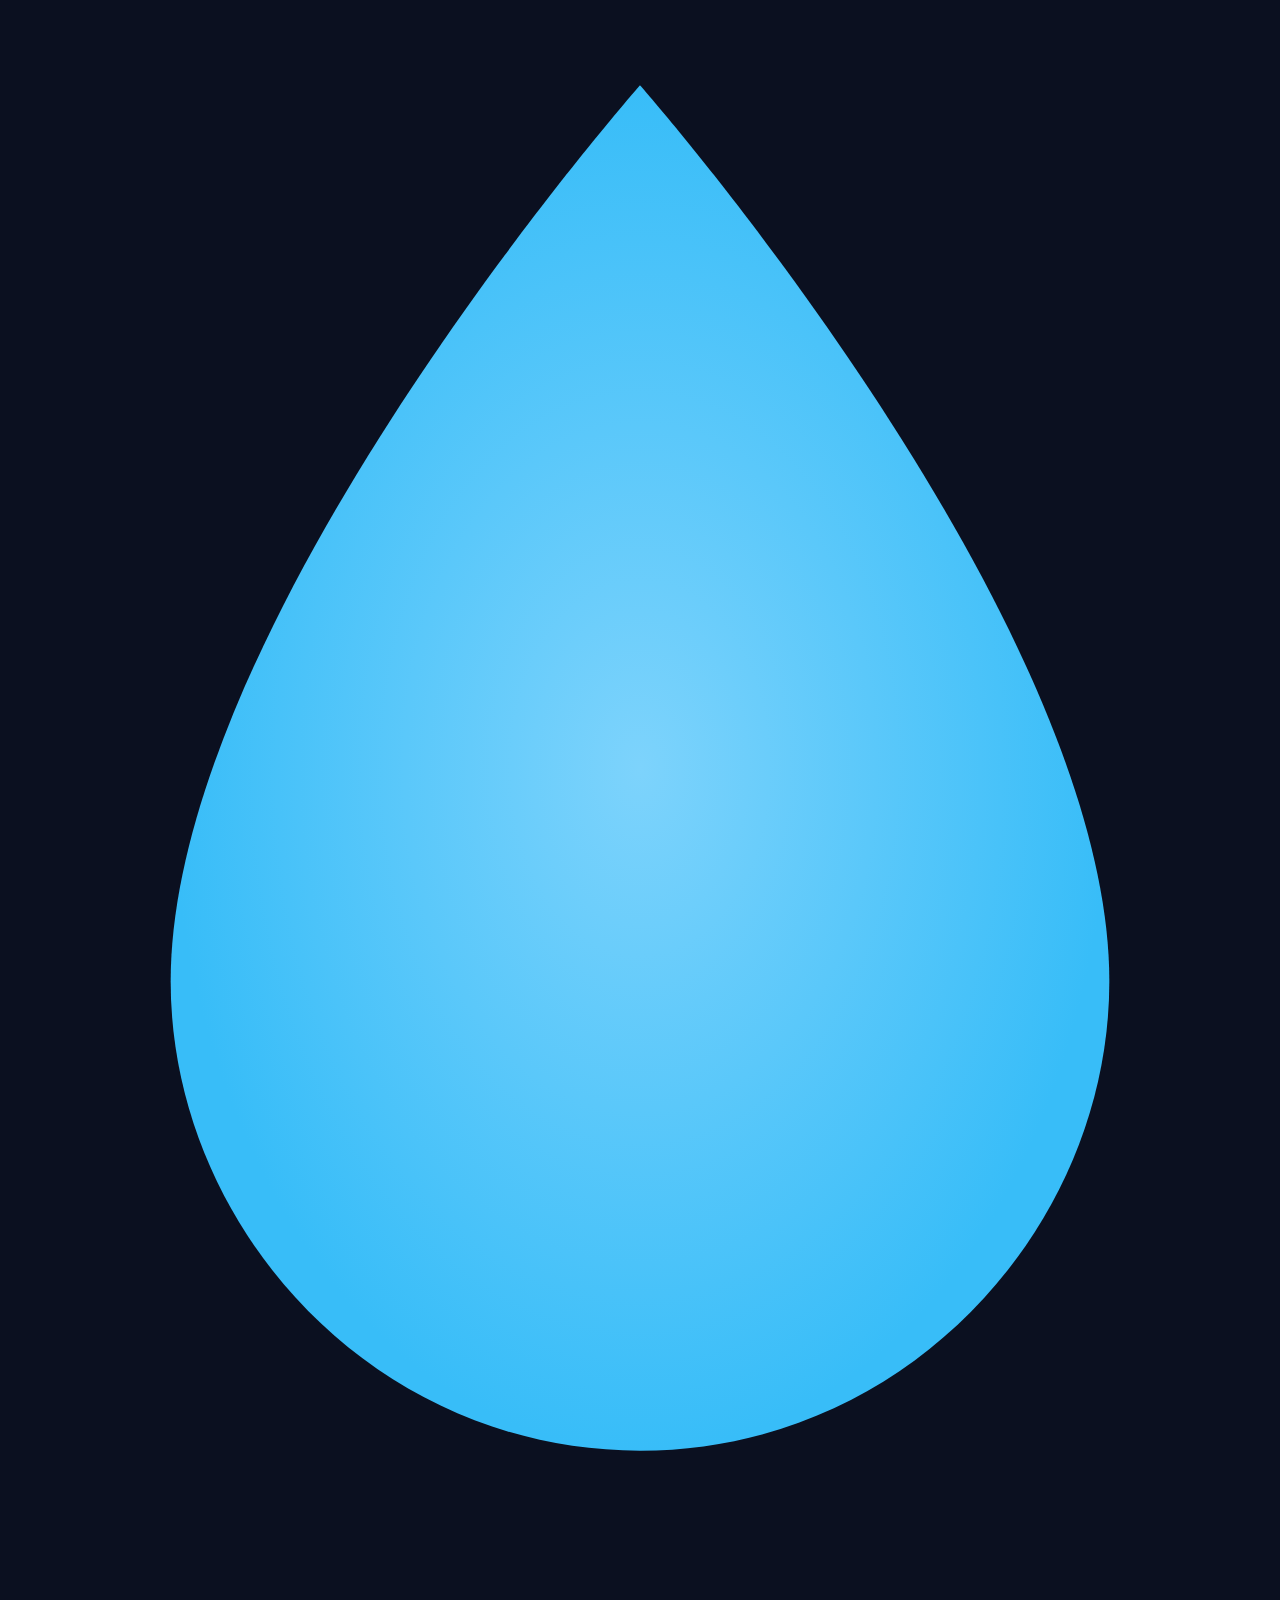
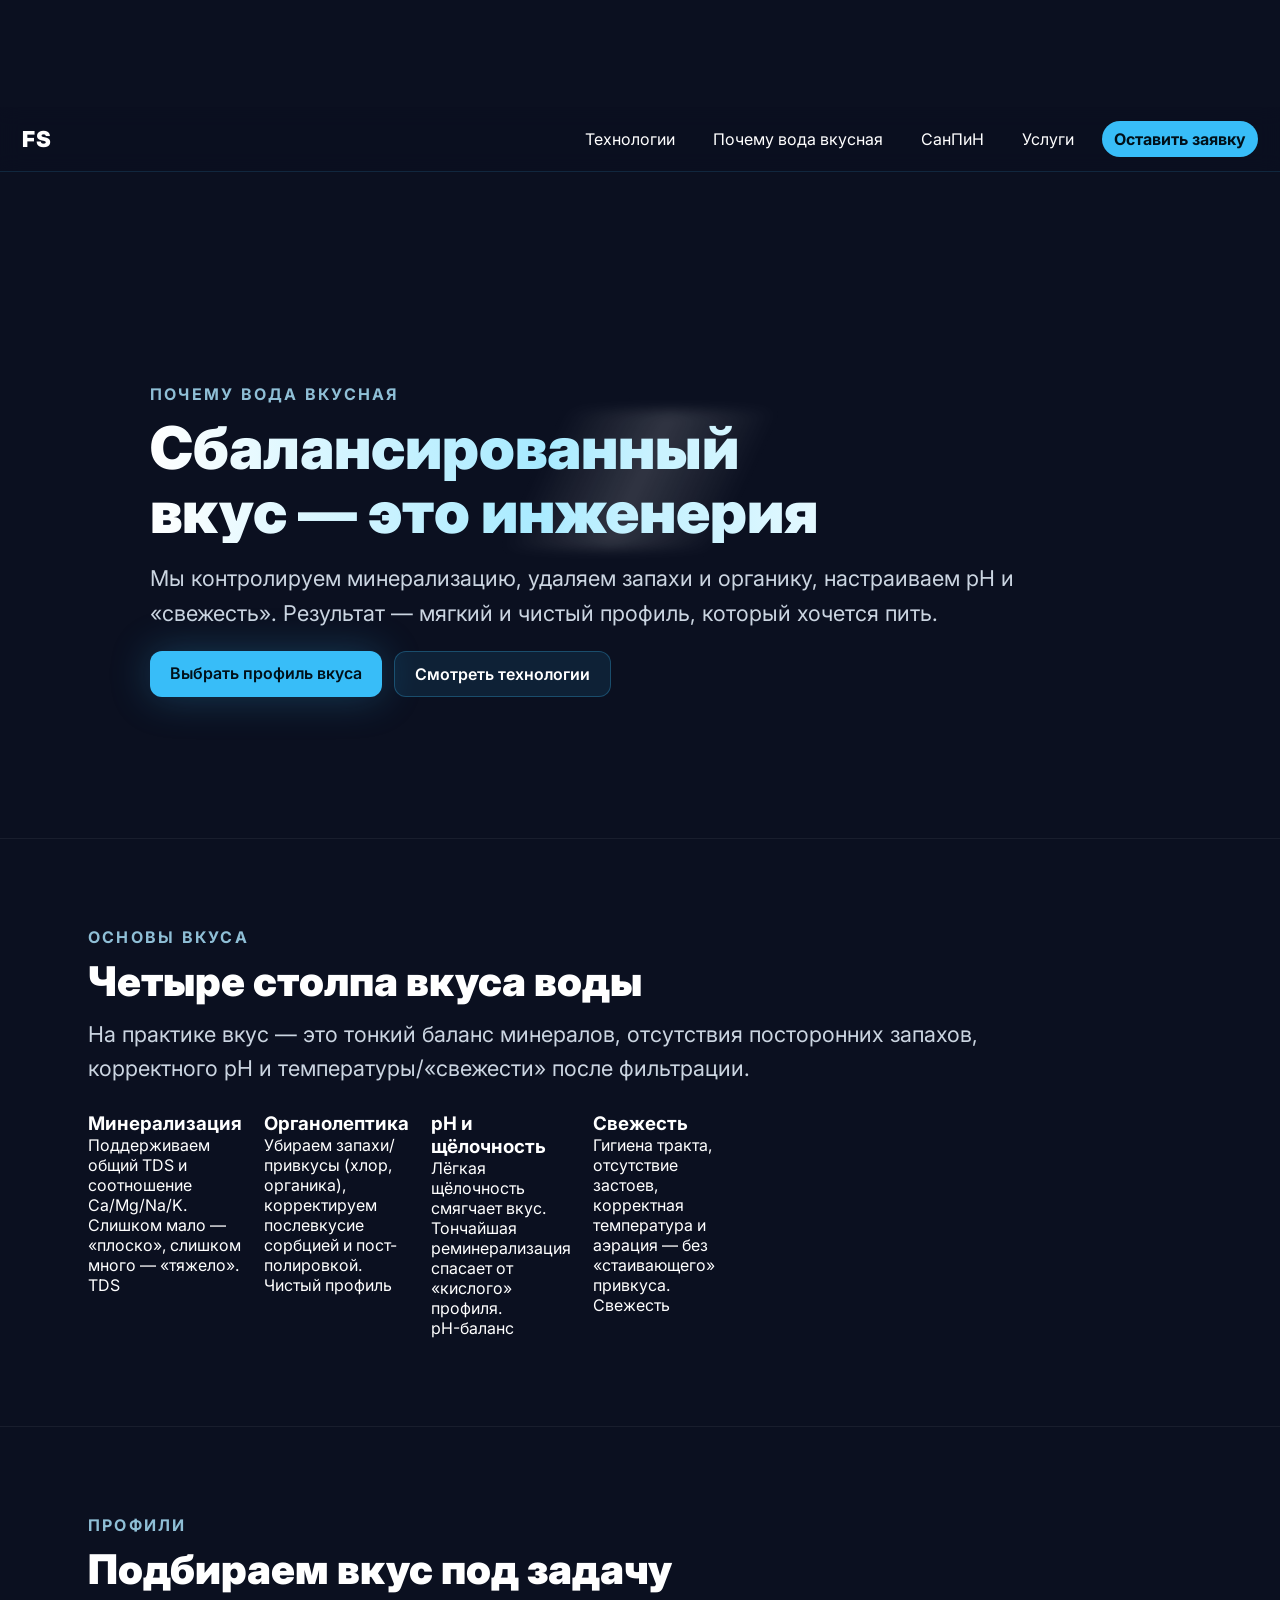
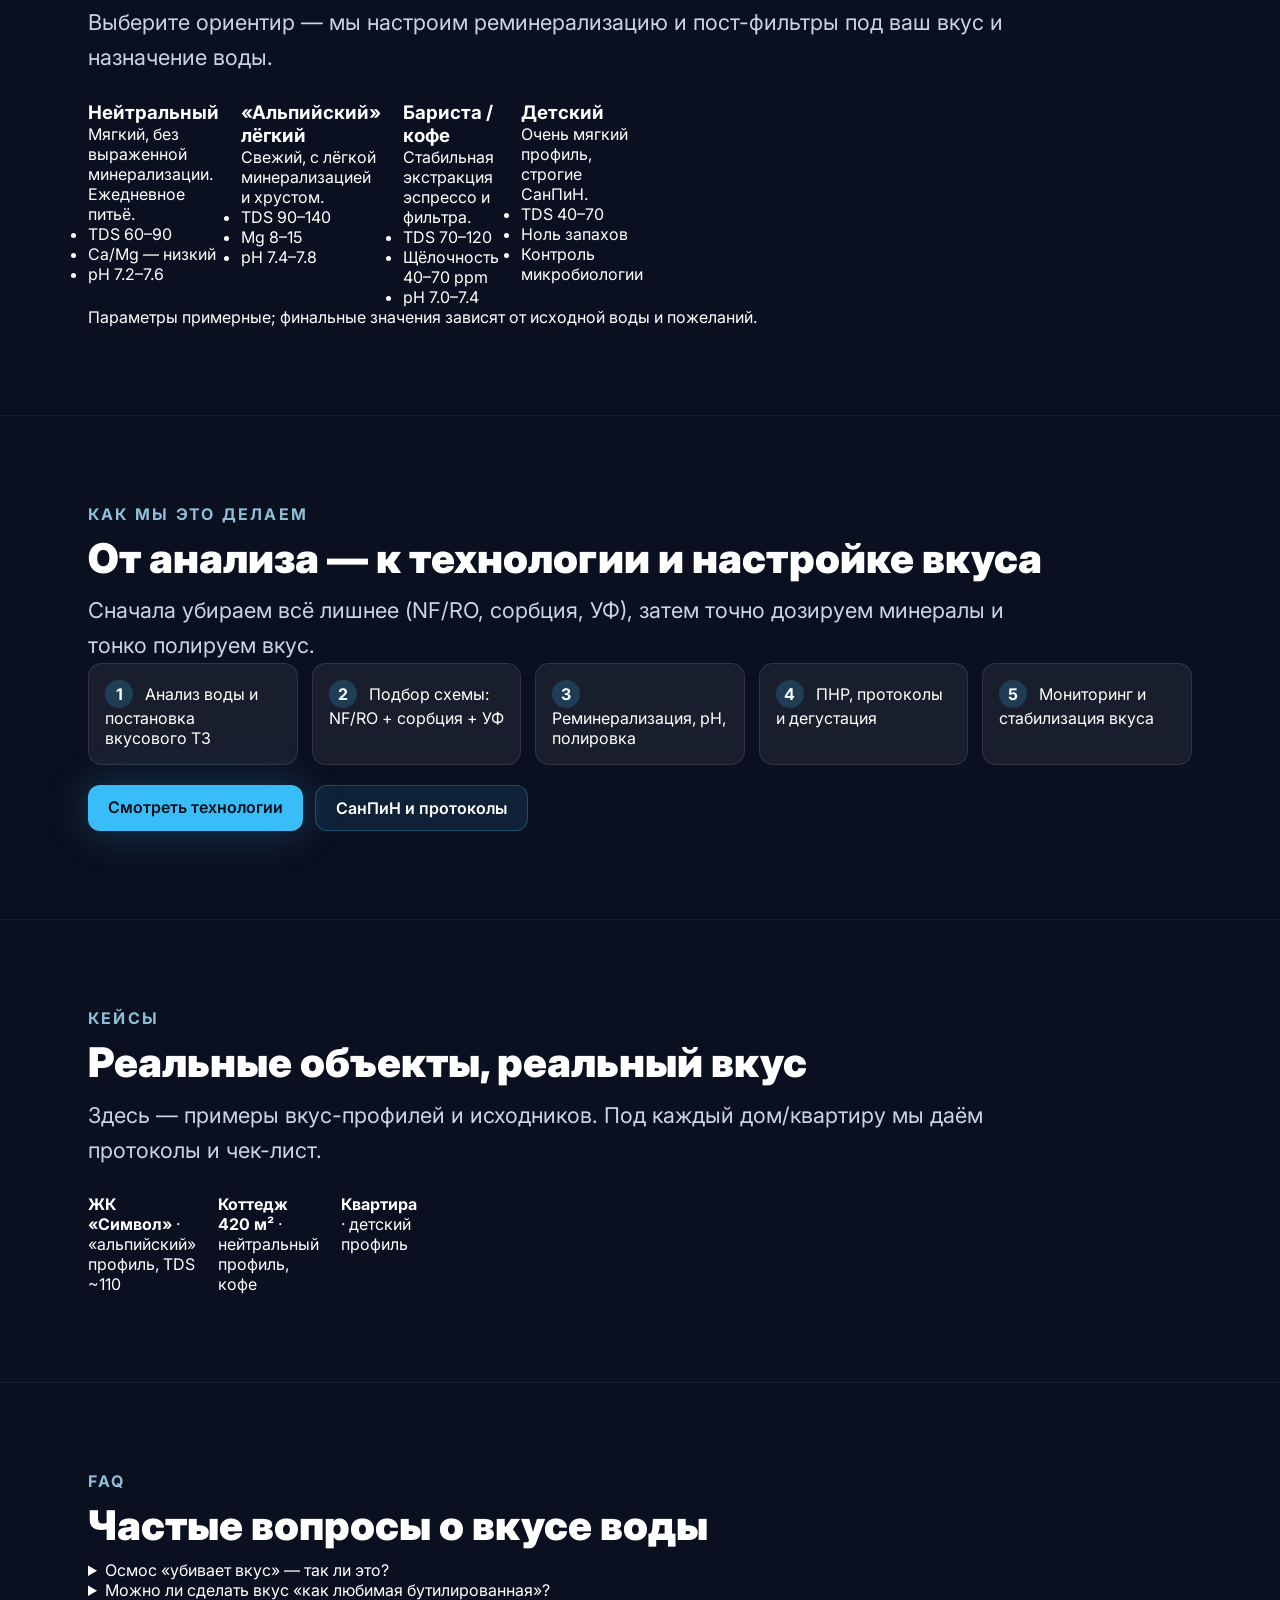
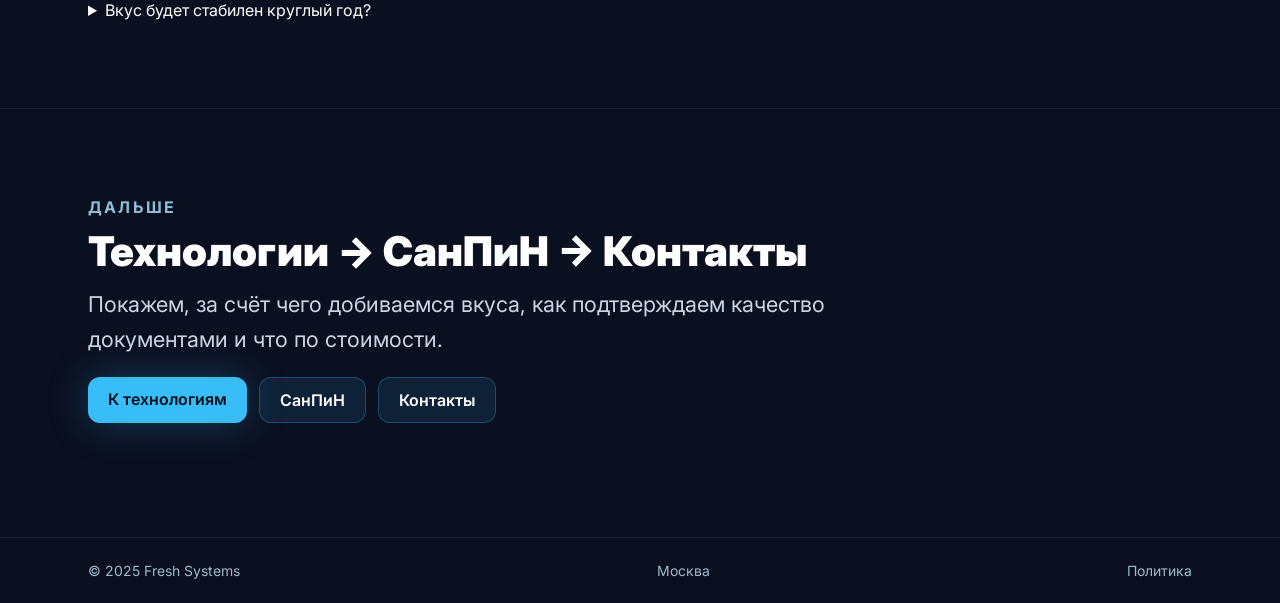
==== taste.html @ 6923b780 "Create taste.html" ====
<!doctype html>
<html lang="ru">
<head>
  <meta charset="utf-8" />
  <meta name="viewport" content="width=device-width, initial-scale=1" />
  <title>Почему вода вкусная — Fresh Systems</title>
  <meta name="description" content="Инженерный подход к вкусу воды: баланс минерализации, удаление запахов и органики, pH и свежесть. Как мы добиваемся стабильного, приятного вкуса воды круглый год." />
  <meta name="color-scheme" content="dark" />
  <link href="https://fonts.googleapis.com/css2?family=Inter:wght@400;600;900&display=swap&subset=cyrillic" rel="stylesheet">
  <!-- Базовые стили сайта -->
  <link rel="stylesheet" href="styles.css" />
  <!-- Локальные стили страницы «Почему вода вкусная» -->
  <link rel="stylesheet" href="page-taste.css" />
  <link rel="icon" href="favicon.svg" type="image/svg+xml" />
</head>
<body class="preloading">

  <!-- Прелоадер: «капля → рябь → проявление» -->
  <div id="preloader" aria-hidden="true">
    <svg class="drop" viewBox="0 0 120 160" aria-hidden="true">
      <defs>
        <radialGradient id="g" cx="50%" cy="50%">
          <stop offset="0%" stop-color="#7dd3fc"/>
          <stop offset="100%" stop-color="#38bdf8"/>
        </radialGradient>
      </defs>
      <path d="M60 8 C60 8, 16 58, 16 92 C16 115, 35 136, 60 136 C85 136, 104 115, 104 92 C104 58, 60 8, 60 8 Z"
            fill="url(#g)"/>
    </svg>
    <div class="ripple ripple-1"></div>
    <div class="ripple ripple-2"></div>
    <div class="ripple ripple-3"></div>
  </div>

  <!-- Шапка -->
  <header class="site-header">
    <a class="brand" href="index.html" aria-label="На главную">FS</a>
    <nav class="top-nav" aria-label="Основное меню">
      <a href="technologies.html">Технологии</a>
      <a class="active" href="taste.html">Почему вода вкусная</a>
      <a href="sanpin.html">СанПиН</a>
      <a href="services.html">Услуги</a>
      <a href="contacts.html" class="pill">Оставить заявку</a>
    </nav>
    <button class="menu-toggle" id="menuBtn" aria-label="Меню" aria-expanded="false"><span></span></button>
  </header>

  <!-- Моб. меню -->
  <nav class="mobile-drawer" id="drawer" hidden aria-label="Мобильное меню">
    <a href="technologies.html">Технологии</a>
    <a class="active" href="taste.html">Почему вода вкусная</a>
    <a href="sanpin.html">СанПиН</a>
    <a href="services.html">Услуги</a>
    <a href="contacts.html" class="btn primary w-full mt-2">Оставить заявку</a>
  </nav>

  <!-- HERO -->
  <section class="section hero hero-taste">
    <div class="container">
      <div class="hgroup fadein" data-parallax data-speed="0.18">
        <div class="kicker">Почему вода вкусная</div>
        <h1 class="h1">Сбалансированный вкус — это инженерия</h1>
        <p class="sub">Мы контролируем минерализацию, удаляем запахи и органику, настраиваем pH и «свежесть». Результат — мягкий и чистый профиль, который хочется пить.</p>
        <div class="actions">
          <a href="#profiles" class="btn primary">Выбрать профиль вкуса</a>
          <a href="technologies.html" class="btn ghost">Смотреть технологии</a>
        </div>
      </div>
    </div>
  </section>

  <!-- Что формирует вкус -->
  <section class="section">
    <div class="container">
      <div class="hgroup fadein">
        <div class="kicker">ОСНОВЫ ВКУСА</div>
        <h2 class="h2">Четыре столпа вкуса воды</h2>
        <p class="sub">На практике вкус — это тонкий баланс минералов, отсутствия посторонних запахов, корректного pH и температуры/«свежести» после фильтрации.</p>
      </div>

      <div class="row mt-3">
        <div class="taste-card fadein">
          <div class="taste-ill" style="--img:url('images/taste/mineral.jpg')"></div>
          <h3>Минерализация</h3>
          <p>Поддерживаем общий TDS и соотношение Ca/Mg/Na/K. Слишком мало — «плоско», слишком много — «тяжело».</p>
          <div class="meter">
            <div class="bar" style="--val:62%"><span>TDS</span></div>
          </div>
        </div>

        <div class="taste-card fadein">
          <div class="taste-ill" style="--img:url('images/taste/odor.jpg')"></div>
          <h3>Органолептика</h3>
          <p>Убираем запахи/привкусы (хлор, органика), корректируем послевкусие сорбцией и пост-полировкой.</p>
          <div class="meter">
            <div class="bar ok" style="--val:90%"><span>Чистый профиль</span></div>
          </div>
        </div>

        <div class="taste-card fadein">
          <div class="taste-ill" style="--img:url('images/taste/ph.jpg')"></div>
          <h3>pH и щёлочность</h3>
          <p>Лёгкая щёлочность смягчает вкус. Тончайшая реминерализация спасает от «кислого» профиля.</p>
          <div class="meter">
            <div class="bar" style="--val:55%"><span>pH-баланс</span></div>
          </div>
        </div>

        <div class="taste-card fadein">
          <div class="taste-ill" style="--img:url('images/taste/fresh.jpg')"></div>
          <h3>Свежесть</h3>
          <p>Гигиена тракта, отсутствие застоев, корректная температура и аэрация — без «стаивающего» привкуса.</p>
          <div class="meter">
            <div class="bar ok" style="--val:88%"><span>Свежесть</span></div>
          </div>
        </div>
      </div>
    </div>
  </section>

  <!-- Профили вкуса -->
  <section id="profiles" class="section">
    <div class="container">
      <div class="hgroup fadein">
        <div class="kicker">ПРОФИЛИ</div>
        <h2 class="h2">Подбираем вкус под задачу</h2>
        <p class="sub">Выберите ориентир — мы настроим реминерализацию и пост-фильтры под ваш вкус и назначение воды.</p>
      </div>

      <div class="row mt-3">
        <div class="profile-card fadein">
          <h3>Нейтральный</h3>
          <p>Мягкий, без выраженной минерализации. Ежедневное питьё.</p>
          <ul class="tags"><li>TDS 60–90</li><li>Ca/Mg — низкий</li><li>pH 7.2–7.6</li></ul>
        </div>
        <div class="profile-card fadein">
          <h3>«Альпийский» лёгкий</h3>
          <p>Свежий, с лёгкой минерализацией и хрустом.</p>
          <ul class="tags"><li>TDS 90–140</li><li>Mg 8–15</li><li>pH 7.4–7.8</li></ul>
        </div>
        <div class="profile-card fadein">
          <h3>Бариста / кофе</h3>
          <p>Стабильная экстракция эспрессо и фильтра.</p>
          <ul class="tags"><li>TDS 70–120</li><li>Щёлочность 40–70 ppm</li><li>pH 7.0–7.4</li></ul>
        </div>
        <div class="profile-card fadein">
          <h3>Детский</h3>
          <p>Очень мягкий профиль, строгие СанПиН.</p>
          <ul class="tags"><li>TDS 40–70</li><li>Ноль запахов</li><li>Контроль микробиологии</li></ul>
        </div>
      </div>

      <div class="note fadein">Параметры примерные; финальные значения зависят от исходной воды и пожеланий.</div>
    </div>
  </section>

  <!-- Как достигаем вкуса → переход на Технологии -->
  <section class="section">
    <div class="container">
      <div class="hgroup fadein">
        <div class="kicker">КАК МЫ ЭТО ДЕЛАЕМ</div>
        <h2 class="h2">От анализа — к технологии и настройке вкуса</h2>
        <p class="sub">Сначала убираем всё лишнее (NF/RO, сорбция, УФ), затем точно дозируем минералы и тонко полируем вкус.</p>
      </div>

      <ol class="steps fadein">
        <li><span>1</span> Анализ воды и постановка вкусового ТЗ</li>
        <li><span>2</span> Подбор схемы: NF/RO + сорбция + УФ</li>
        <li><span>3</span> Реминерализация, pH, полировка</li>
        <li><span>4</span> ПНР, протоколы и дегустация</li>
        <li><span>5</span> Мониторинг и стабилизация вкуса</li>
      </ol>

      <div class="actions fadein">
        <a class="btn primary" href="technologies.html">Смотреть технологии</a>
        <a class="btn ghost" href="sanpin.html">СанПиН и протоколы</a>
      </div>
    </div>
  </section>

  <!-- Кейсы (мини-галерея) -->
  <section class="section">
    <div class="container">
      <div class="hgroup fadein">
        <div class="kicker">КЕЙСЫ</div>
        <h2 class="h2">Реальные объекты, реальный вкус</h2>
        <p class="sub">Здесь — примеры вкус-профилей и исходников. Под каждый дом/квартиру мы даём протоколы и чек-лист.</p>
      </div>

      <div class="cases row mt-3">
        <a class="case fadein" href="images/cases/case-01.jpg" target="_blank">
          <div class="ph" style="--img:url('images/cases/case-01.jpg')"></div>
          <div class="cap"><strong>ЖК «Символ»</strong> · «альпийский» профиль, TDS ~110</div>
        </a>
        <a class="case fadein" href="images/cases/case-02.jpg" target="_blank">
          <div class="ph" style="--img:url('images/cases/case-02.jpg')"></div>
          <div class="cap"><strong>Коттедж 420 м²</strong> · нейтральный профиль, кофе</div>
        </a>
        <a class="case fadein" href="images/cases/case-03.jpg" target="_blank">
          <div class="ph" style="--img:url('images/cases/case-03.jpg')"></div>
          <div class="cap"><strong>Квартира</strong> · детский профиль</div>
        </a>
      </div>
    </div>
  </section>

  <!-- FAQ -->
  <section class="section">
    <div class="container">
      <div class="hgroup fadein">
        <div class="kicker">FAQ</div>
        <h2 class="h2">Частые вопросы о вкусе воды</h2>
      </div>

      <div class="faq fadein" role="tablist">
        <details>
          <summary>Осмос «убивает вкус» — так ли это?</summary>
          <p>Нет, вкус «теряется» только без реминерализации. Мы возвращаем нужные соли в нужной дозе и получаем мягкий, «живой» профиль.</p>
        </details>
        <details>
          <summary>Можно ли сделать вкус «как любимая бутилированная»?</summary>
          <p>Да, подберём параметры близкие к референсу по TDS, щёлочности и катионному составу. Сделаем тест на пробнике.</p>
        </details>
        <details>
          <summary>Вкус будет стабилен круглый год?</summary>
          <p>Да. Ставим мониторинг потока/давления/ресурса, регламент сервиса и контрольные пробы — вкусовой профиль не «плавает».</p>
        </details>
      </div>
    </div>
  </section>

  <!-- Финальный CTA: к СанПиН и Контактам -->
  <section class="section cta">
    <div class="container">
      <div class="hgroup fadein">
        <div class="kicker">ДАЛЬШЕ</div>
        <h2 class="h2">Технологии → СанПиН → Контакты</h2>
        <p class="sub">Покажем, за счёт чего добиваемся вкуса, как подтверждаем качество документами и что по стоимости.</p>
        <div class="actions">
          <a href="technologies.html" class="btn primary">К технологиям</a>
          <a href="sanpin.html" class="btn ghost">СанПиН</a>
          <a href="contacts.html" class="btn ghost">Контакты</a>
        </div>
      </div>
    </div>
  </section>

  <!-- Футер -->
  <footer class="site-footer">
    <div class="footer-inner">
      <div class="minor">© 2025 Fresh Systems</div>
      <div class="minor">Москва</div>
      <a class="minor" href="privacy.html">Политика</a>
    </div>
  </footer>

  <!-- Базовый JS (моб. меню, анимации из главной) -->
  <script>
    // Моб. меню
    (function(){
      const btn = document.getElementById('menuBtn');
      const drawer = document.getElementById('drawer');
      if(!btn||!drawer) return;
      const toggle = (open)=> {
        if(open===undefined) open = !drawer.classList.contains('open');
        drawer.classList.toggle('open', open);
        drawer.hidden = !open;
        btn.setAttribute('aria-expanded', String(open));
        document.body.classList.toggle('mobile-menu-open', open);
      };
      btn.addEventListener('click', (e)=>{e.preventDefault();toggle();});
      document.addEventListener('click', (e)=>{
        if(!drawer.classList.contains('open')) return;
        if(!drawer.contains(e.target) && !btn.contains(e.target)) toggle(false);
      });
    })();

    // Плавные появления
    (function(){
      const els = document.querySelectorAll('.fadein');
      const io = new IntersectionObserver((entries)=>{
        entries.forEach(e=>{
          if(e.isIntersecting) e.target.classList.add('show');
        });
      },{threshold:.18});
      els.forEach(el=>io.observe(el));
    })();

    // Параллакс
    (function(){
      if(matchMedia('(prefers-reduced-motion: reduce)').matches) return;
      const els=[...document.querySelectorAll('[data-parallax]')];
      if(!els.length) return; let H=innerHeight, ticking=false;
      const clamp=(v,min,max)=>Math.min(max,Math.max(min,v));
      const apply=()=>{
        els.forEach(el=>{
          const s=parseFloat(el.dataset.speed||'0.15');
          const r=el.getBoundingClientRect();
          const c=r.top+r.height/2-H/2;
          el.style.transform=`translate3d(0, ${clamp(c*s,-36,36)}px, 0)`;
        }); ticking=false;
      };
      addEventListener('scroll', ()=>{ if(!ticking){ ticking=true; requestAnimationFrame(apply);} }, {passive:true});
      addEventListener('resize', ()=>{H=innerHeight; apply();}, {passive:true});
      apply();
    })();
  </script>

  <!-- Прелоадер (капля/рябь) -->
  <script src="preloader.js"></script>
</body>
</html>
---- styles.css ----
:root{
  --bg:#0b1020; --fg:#ffffff; --muted:#cbd5e1;
  --line:#1c253a; --accent:#38bdf8; --accent-2:#7dd3fc;
  --radius:16px; --shadow:0 10px 30px rgba(0,0,0,.25);
  --glow: 0 0 40px rgba(56,189,248,.25);
  --reveal-distance:44px; --reveal-duration:950ms;
  color-scheme:dark;
}
*{box-sizing:border-box;margin:0;padding:0}
html,body{height:100%}
img,svg,video{display:block;max-width:100%}
button{font:inherit}
a{color:inherit;text-decoration:none}
a:hover{opacity:.95}
body{
  color:var(--fg);
  font-family:Inter,-apple-system,Segoe UI,Roboto,Arial,system-ui;
  background:var(--bg);
  overflow-x:hidden;
}

/* ===== Фон ===== */
.bg-video{
  position:fixed; inset:0; width:100%; height:100%;
  object-fit:cover; object-position:center;
  z-index:-3;
  filter:brightness(.55) contrast(1.08) saturate(1.12);
  animation:slowmove 60s linear infinite alternate;
}
@keyframes slowmove{
  0%{transform:scale(1)}
  50%{transform:scale(1.04) translateY(-1%)}
  100%{transform:scale(1) translateY(1%)}
}
.overlay{
  position:fixed; inset:0; z-index:-2;
  background:
    linear-gradient(180deg,
      rgba(7,11,22,.70) 0%,
      rgba(7,11,22,.64) 22%,
      rgba(7,11,22,.60) 50%,
      rgba(7,11,22,.58) 100%),
    radial-gradient(1200px 800px at 30% 10%, rgba(255,255,255,.04), transparent 60%),
    radial-gradient(900px 600px  at 80% 20%, rgba(255,255,255,.03), transparent 55%);
}
.overlay::after{
  content:""; position:absolute; inset:0; pointer-events:none;
  background:repeating-linear-gradient(0deg, rgba(255,255,255,.006) 0 2px, transparent 2px 4px);
  mix-blend-mode:overlay; opacity:.12;
}

/* ===== Шапка ===== */
.site-header{
  position:sticky; top:0; z-index:20;
  display:flex; align-items:center; justify-content:space-between;
  padding:14px 22px;
  background:rgba(11,16,32,.55); backdrop-filter:blur(10px);
  border-bottom:1px solid rgba(56,189,248,.14);
}
.brand{font-weight:900;font-size:22px;letter-spacing:.06em}
.top-nav{display:flex;gap:18px;flex-wrap:wrap;align-items:center}
.top-nav a{padding:8px 10px;border-radius:10px}
.top-nav a:hover{background:rgba(56,189,248,.10)}
.top-nav .pill{background:var(--accent); color:#001019; font-weight:700; padding:8px 12px; border-radius:999px}
.menu-toggle{
  display:none; width:40px;height:40px;border-radius:10px;
  border:1px solid rgba(255,255,255,.16);
  background:rgba(255,255,255,.06);
  align-items:center;justify-content:center;gap:0;cursor:pointer;
}
.menu-toggle span, .menu-toggle::before, .menu-toggle::after{
  content:""; display:block; width:20px; height:2px; background:#fff; border-radius:2px;
}
.menu-toggle::before{transform:translateY(-6px)}
.menu-toggle::after{transform:translateY(6px)}
.mobile-drawer[hidden]{display:none !important;}
.mobile-drawer{
  position:fixed; left:16px; right:16px; top:64px;
  background:rgba(11,16,32,.95);
  border:1px solid rgba(255,255,255,.12);
  border-radius:14px; padding:14px;
  display:none; z-index:1000; backdrop-filter:blur(8px);
}
.mobile-drawer.open{display:block}
.mobile-drawer a{display:block;padding:10px 12px;border-radius:10px}
.mobile-drawer a:hover{background:rgba(56,189,248,.12)}

/* ===== Секции / типографика ===== */
.container{max-width:1160px;margin:0 auto;padding:0 28px}
.section{padding:88px 0;border-top:1px solid rgba(255,255,255,.06)}
.section:first-of-type{border-top:none}
.hgroup{max-width:980px}
.kicker{color:#8fbfd6;text-transform:uppercase;letter-spacing:.14em;font-weight:700;margin-bottom:12px}
.h1{
  font-size:clamp(36px,4.6vw,66px);
  font-weight:900; line-height:1.08; margin-bottom:18px;
  background:linear-gradient(90deg,#fff,#a6eaff 40%,#fff 80%);
  -webkit-background-clip:text; background-clip:text; color:transparent; position:relative;
  text-wrap:balance;
}
.h1::after{
  content:""; position:absolute; inset:-6px -8px;
  background:linear-gradient(115deg,transparent 40%,rgba(255,255,255,.22) 50%,transparent 60%);
  mix-blend-mode:screen; filter:blur(6px); opacity:.7; animation:shine 7s ease-in-out infinite;
}
@keyframes shine{0%{transform:translateX(-30%)}50%{transform:translateX(30%)}100%{transform:translateX(-30%)}}
.h2{font-size:clamp(24px,3.2vw,44px);font-weight:900;line-height:1.12;margin-bottom:12px;text-wrap:balance}
.sub{color:var(--muted);font-size:clamp(16px,1.7vw,22px);line-height:1.6;max-width:980px}
.actions{display:flex;gap:12px;flex-wrap:wrap;margin-top:20px}
.btn{padding:12px 20px;border-radius:12px;border:1px solid var(--line);font-weight:600;transition:.25s background,.25s transform,.25s opacity}
.btn.primary{background:var(--accent);color:#001019;border:none;box-shadow:var(--glow)}
.btn.primary:hover{transform:translateY(-2px);background:#56d3ff}
.btn.ghost{background:rgba(56,189,248,.10);border-color:rgba(56,189,248,.28)}
.btn.w-full{display:block;width:100%}
.mt-2{margin-top:8px}.mt-3{margin-top:18px}

/* Сетка */
.row{display:grid;grid-template-columns:repeat(12,1fr);gap:22px;margin-top:26px}
.col-6{grid-column:span 6}
.glass{
  background:rgba(255,255,255,.06); border:1px solid rgba(255,255,255,.08);
  border-radius:var(--radius); padding:18px; backdrop-filter:blur(8px); box-shadow:var(--shadow)
}
.glass h3{font-size:22px;margin-bottom:6px}
.glass p{color:#dbe9f6}

/* HERO */
.hero{min-height:74vh;display:flex;align-items:center}
.mob-br{display:none}

/* Карточки решений */
.card-cta{
  grid-column:span 4; display:flex; flex-direction:column; border-radius:20px; overflow:hidden;
  background:rgba(255,255,255,.04); border:1px solid rgba(255,255,255,.08); box-shadow:var(--shadow);
  transition:transform .35s cubic-bezier(.16,1,.3,1), border-color .25s, background .25s;
}
.card-cta:hover{transform:translateY(-4px); border-color:rgba(56,189,248,.35); background:rgba(255,255,255,.06)}
.card-ill{height:180px; background:linear-gradient(0deg, rgba(7,11,22,.3), rgba(7,11,22,.3)), var(--img) center/cover no-repeat}
.card-body{padding:16px}
.card-body h3{font-size:20px; margin-bottom:6px}
.card-body p{color:#dbe9f6}
.arrow{display:inline-flex; align-items:center; gap:8px; margin-top:10px; color:#bfefff}
.arrow::after{content:"→"; transition:transform .25s}
.card-cta:hover .arrow::after{transform:translateX(4px)}

/* Статистика */
.stats{display:flex; gap:20px; flex-wrap:wrap; margin-top:22px}
.stat{padding:12px 14px; border:1px solid rgba(255,255,255,.1); border-radius:14px; background:rgba(255,255,255,.04)}
.stat .num{display:block; font-weight:900; font-size:22px}
.stat .cap{display:block; color:#b9d7e6; font-size:13px; margin-top:2px}

/* Логотипы */
.logos{display:flex; gap:20px; flex-wrap:wrap; margin-top:18px}
.logo{padding:10px 14px; border-radius:12px; border:1px dashed rgba(255,255,255,.16); color:#a7cde0}

/* Шаги */
.steps{display:grid; grid-template-columns:repeat(5,1fr); gap:14px; counter-reset:st}
.steps li{list-style:none; padding:16px; border-radius:14px; background:rgba(255,255,255,.06); border:1px solid rgba(255,255,255,.1)}
.steps li span{display:inline-flex; width:28px; height:28px; align-items:center; justify-content:center; border-radius:999px; background:rgba(56,189,248,.2); margin-right:8px; font-weight:700}

/* CTA */
.cta .hgroup{max-width:800px}

/* Футер */
.site-footer{padding:24px 0; border-top:1px solid rgba(255,255,255,.08); margin-top:26px}
.footer-inner{display:flex; align-items:center; gap:14px; justify-content:space-between; max-width:1160px; margin:0 auto; padding:0 28px}
.minor{color:#9fb9c9; font-size:14px}

/* Плавные появления */
.fadein{opacity:0;transform:translateY(var(--reveal-distance));transition:opacity var(--reveal-duration) cubic-bezier(.16,1,.3,1),transform var(--reveal-duration) cubic-bezier(.16,1,.3,1)}
.fadein.show{opacity:1;transform:none}

/* ===== Responsive ===== */
@media (max-width:1180px){
  .container{max-width:100%;padding:0 22px}
}
@media (max-width:1024px){
  .row{grid-template-columns:repeat(6,1fr)}
  .card-cta{grid-column:span 6}
  .col-6{grid-column:span 6}
  .steps{grid-template-columns:repeat(2,1fr)}
}
@media (max-width:768px){
  .top-nav{display:none}
  .menu-toggle{display:flex}
  body.mobile-menu-open{overflow:hidden}

  body.mobile-bg{
    background:
      image-set(
        url('images/hero-water-mobile.jpg') type("image/jpeg"),
        url('images/hero-water.jpg') type("image/jpeg")
      )
      center top / cover no-repeat fixed;
  }
  body.mobile-bg .bg-video{display:none}
  .hero{min-height:64vh}
  .mob-br{display:inline}
  :root{--reveal-distance:34px;--reveal-duration:1100ms}
}

/* A11y: меньше движения */
@media (prefers-reduced-motion:reduce){
  .bg-video{animation:none}
  .h1::after{animation:none}
  .fadein{transition:none}
}
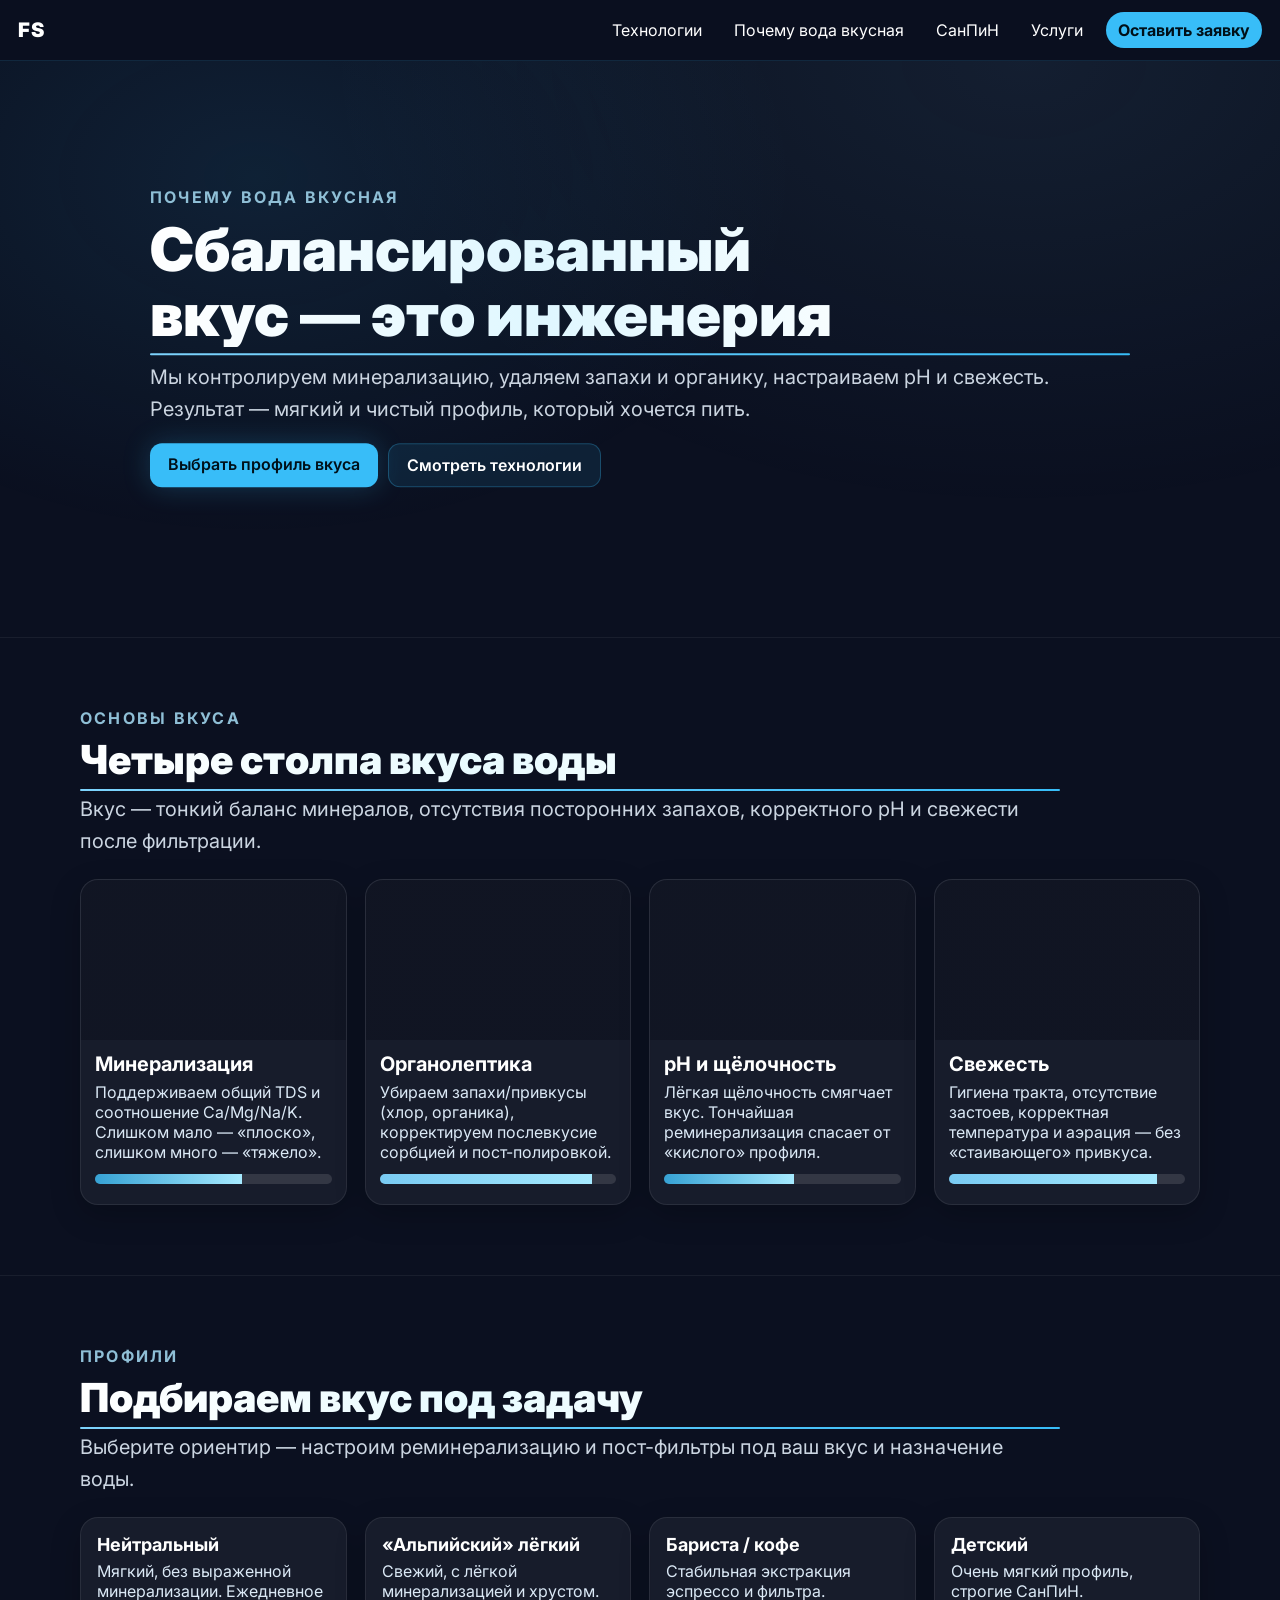
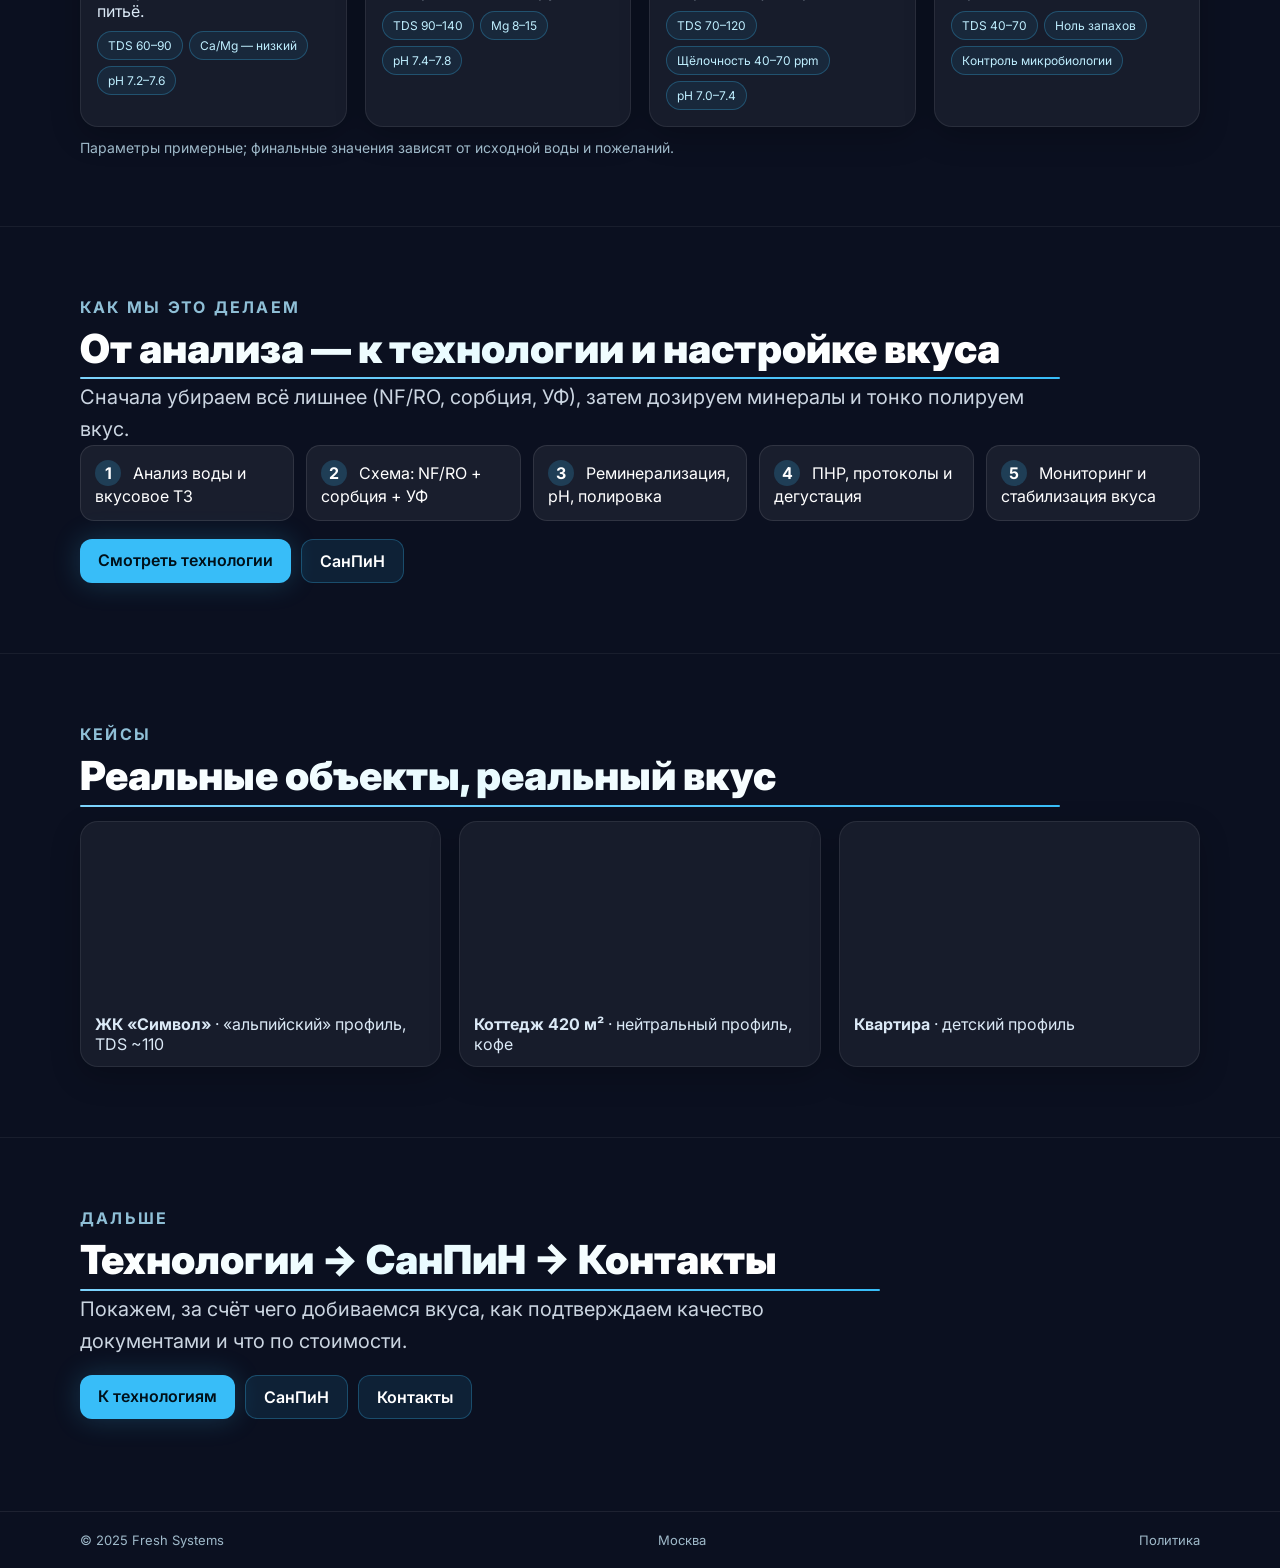
==== commit 2f031321: "Update taste.html" ====
--- a/taste.html
+++ b/taste.html
@@ -4,32 +4,20 @@
   <meta charset="utf-8" />
   <meta name="viewport" content="width=device-width, initial-scale=1" />
   <title>Почему вода вкусная — Fresh Systems</title>
-  <meta name="description" content="Инженерный подход к вкусу воды: баланс минерализации, удаление запахов и органики, pH и свежесть. Как мы добиваемся стабильного, приятного вкуса воды круглый год." />
+  <meta name="description" content="Инженерный подход к вкусу воды: баланс минерализации, удаление запахов и органики, pH и свежесть. Как мы добиваемся стабильного, приятного вкуса." />
   <meta name="color-scheme" content="dark" />
   <link href="https://fonts.googleapis.com/css2?family=Inter:wght@400;600;900&display=swap&subset=cyrillic" rel="stylesheet">
-  <!-- Базовые стили сайта -->
   <link rel="stylesheet" href="styles.css" />
-  <!-- Локальные стили страницы «Почему вода вкусная» -->
+  <link rel="stylesheet" href="preloader.css" />
   <link rel="stylesheet" href="page-taste.css" />
   <link rel="icon" href="favicon.svg" type="image/svg+xml" />
 </head>
 <body class="preloading">
 
-  <!-- Прелоадер: «капля → рябь → проявление» -->
+  <!-- Прелоадер -->
   <div id="preloader" aria-hidden="true">
-    <svg class="drop" viewBox="0 0 120 160" aria-hidden="true">
-      <defs>
-        <radialGradient id="g" cx="50%" cy="50%">
-          <stop offset="0%" stop-color="#7dd3fc"/>
-          <stop offset="100%" stop-color="#38bdf8"/>
-        </radialGradient>
-      </defs>
-      <path d="M60 8 C60 8, 16 58, 16 92 C16 115, 35 136, 60 136 C85 136, 104 115, 104 92 C104 58, 60 8, 60 8 Z"
-            fill="url(#g)"/>
-    </svg>
-    <div class="ripple ripple-1"></div>
-    <div class="ripple ripple-2"></div>
-    <div class="ripple ripple-3"></div>
+    <div class="loader-orb"></div>
+    <div class="ripples"><span></span><span></span></div>
   </div>
 
   <!-- Шапка -->
@@ -60,7 +48,7 @@
       <div class="hgroup fadein" data-parallax data-speed="0.18">
         <div class="kicker">Почему вода вкусная</div>
         <h1 class="h1">Сбалансированный вкус — это инженерия</h1>
-        <p class="sub">Мы контролируем минерализацию, удаляем запахи и органику, настраиваем pH и «свежесть». Результат — мягкий и чистый профиль, который хочется пить.</p>
+        <p class="sub">Мы контролируем минерализацию, удаляем запахи и органику, настраиваем pH и свежесть. Результат — мягкий и чистый профиль, который хочется пить.</p>
         <div class="actions">
           <a href="#profiles" class="btn primary">Выбрать профиль вкуса</a>
           <a href="technologies.html" class="btn ghost">Смотреть технологии</a>
@@ -69,13 +57,13 @@
     </div>
   </section>
 
-  <!-- Что формирует вкус -->
+  <!-- Четыре столпа вкуса -->
   <section class="section">
     <div class="container">
       <div class="hgroup fadein">
         <div class="kicker">ОСНОВЫ ВКУСА</div>
         <h2 class="h2">Четыре столпа вкуса воды</h2>
-        <p class="sub">На практике вкус — это тонкий баланс минералов, отсутствия посторонних запахов, корректного pH и температуры/«свежести» после фильтрации.</p>
+        <p class="sub">Вкус — тонкий баланс минералов, отсутствия посторонних запахов, корректного pH и свежести после фильтрации.</p>
       </div>
 
       <div class="row mt-3">
@@ -83,36 +71,28 @@
           <div class="taste-ill" style="--img:url('images/taste/mineral.jpg')"></div>
           <h3>Минерализация</h3>
           <p>Поддерживаем общий TDS и соотношение Ca/Mg/Na/K. Слишком мало — «плоско», слишком много — «тяжело».</p>
-          <div class="meter">
-            <div class="bar" style="--val:62%"><span>TDS</span></div>
-          </div>
+          <div class="meter"><div class="bar" style="--val:62%"><span>TDS</span></div></div>
         </div>
 
         <div class="taste-card fadein">
           <div class="taste-ill" style="--img:url('images/taste/odor.jpg')"></div>
           <h3>Органолептика</h3>
           <p>Убираем запахи/привкусы (хлор, органика), корректируем послевкусие сорбцией и пост-полировкой.</p>
-          <div class="meter">
-            <div class="bar ok" style="--val:90%"><span>Чистый профиль</span></div>
-          </div>
+          <div class="meter"><div class="bar ok" style="--val:90%"><span>Чистый профиль</span></div></div>
         </div>
 
         <div class="taste-card fadein">
           <div class="taste-ill" style="--img:url('images/taste/ph.jpg')"></div>
           <h3>pH и щёлочность</h3>
           <p>Лёгкая щёлочность смягчает вкус. Тончайшая реминерализация спасает от «кислого» профиля.</p>
-          <div class="meter">
-            <div class="bar" style="--val:55%"><span>pH-баланс</span></div>
-          </div>
+          <div class="meter"><div class="bar" style="--val:55%"><span>pH-баланс</span></div></div>
         </div>
 
         <div class="taste-card fadein">
           <div class="taste-ill" style="--img:url('images/taste/fresh.jpg')"></div>
           <h3>Свежесть</h3>
           <p>Гигиена тракта, отсутствие застоев, корректная температура и аэрация — без «стаивающего» привкуса.</p>
-          <div class="meter">
-            <div class="bar ok" style="--val:88%"><span>Свежесть</span></div>
-          </div>
+          <div class="meter"><div class="bar ok" style="--val:88%"><span>Свежесть</span></div></div>
         </div>
       </div>
     </div>
@@ -124,7 +104,7 @@
       <div class="hgroup fadein">
         <div class="kicker">ПРОФИЛИ</div>
         <h2 class="h2">Подбираем вкус под задачу</h2>
-        <p class="sub">Выберите ориентир — мы настроим реминерализацию и пост-фильтры под ваш вкус и назначение воды.</p>
+        <p class="sub">Выберите ориентир — настроим реминерализацию и пост-фильтры под ваш вкус и назначение воды.</p>
       </div>
 
       <div class="row mt-3">
@@ -154,18 +134,18 @@
     </div>
   </section>
 
-  <!-- Как достигаем вкуса → переход на Технологии -->
+  <!-- Как достигаем вкуса -->
   <section class="section">
     <div class="container">
       <div class="hgroup fadein">
         <div class="kicker">КАК МЫ ЭТО ДЕЛАЕМ</div>
         <h2 class="h2">От анализа — к технологии и настройке вкуса</h2>
-        <p class="sub">Сначала убираем всё лишнее (NF/RO, сорбция, УФ), затем точно дозируем минералы и тонко полируем вкус.</p>
+        <p class="sub">Сначала убираем всё лишнее (NF/RO, сорбция, УФ), затем дозируем минералы и тонко полируем вкус.</p>
       </div>
 
       <ol class="steps fadein">
-        <li><span>1</span> Анализ воды и постановка вкусового ТЗ</li>
-        <li><span>2</span> Подбор схемы: NF/RO + сорбция + УФ</li>
+        <li><span>1</span> Анализ воды и вкусовое ТЗ</li>
+        <li><span>2</span> Схема: NF/RO + сорбция + УФ</li>
         <li><span>3</span> Реминерализация, pH, полировка</li>
         <li><span>4</span> ПНР, протоколы и дегустация</li>
         <li><span>5</span> Мониторинг и стабилизация вкуса</li>
@@ -173,30 +153,29 @@
 
       <div class="actions fadein">
         <a class="btn primary" href="technologies.html">Смотреть технологии</a>
-        <a class="btn ghost" href="sanpin.html">СанПиН и протоколы</a>
-      </div>
-    </div>
-  </section>
-
-  <!-- Кейсы (мини-галерея) -->
+        <a class="btn ghost" href="sanpin.html">СанПиН</a>
+      </div>
+    </div>
+  </section>
+
+  <!-- Кейс-галерея -->
   <section class="section">
     <div class="container">
       <div class="hgroup fadein">
         <div class="kicker">КЕЙСЫ</div>
         <h2 class="h2">Реальные объекты, реальный вкус</h2>
-        <p class="sub">Здесь — примеры вкус-профилей и исходников. Под каждый дом/квартиру мы даём протоколы и чек-лист.</p>
       </div>
 
       <div class="cases row mt-3">
-        <a class="case fadein" href="images/cases/case-01.jpg" target="_blank">
+        <a class="case fadein" href="images/cases/case-01.jpg" target="_blank" rel="noopener">
           <div class="ph" style="--img:url('images/cases/case-01.jpg')"></div>
           <div class="cap"><strong>ЖК «Символ»</strong> · «альпийский» профиль, TDS ~110</div>
         </a>
-        <a class="case fadein" href="images/cases/case-02.jpg" target="_blank">
+        <a class="case fadein" href="images/cases/case-02.jpg" target="_blank" rel="noopener">
           <div class="ph" style="--img:url('images/cases/case-02.jpg')"></div>
           <div class="cap"><strong>Коттедж 420 м²</strong> · нейтральный профиль, кофе</div>
         </a>
-        <a class="case fadein" href="images/cases/case-03.jpg" target="_blank">
+        <a class="case fadein" href="images/cases/case-03.jpg" target="_blank" rel="noopener">
           <div class="ph" style="--img:url('images/cases/case-03.jpg')"></div>
           <div class="cap"><strong>Квартира</strong> · детский профиль</div>
         </a>
@@ -204,32 +183,7 @@
     </div>
   </section>
 
-  <!-- FAQ -->
-  <section class="section">
-    <div class="container">
-      <div class="hgroup fadein">
-        <div class="kicker">FAQ</div>
-        <h2 class="h2">Частые вопросы о вкусе воды</h2>
-      </div>
-
-      <div class="faq fadein" role="tablist">
-        <details>
-          <summary>Осмос «убивает вкус» — так ли это?</summary>
-          <p>Нет, вкус «теряется» только без реминерализации. Мы возвращаем нужные соли в нужной дозе и получаем мягкий, «живой» профиль.</p>
-        </details>
-        <details>
-          <summary>Можно ли сделать вкус «как любимая бутилированная»?</summary>
-          <p>Да, подберём параметры близкие к референсу по TDS, щёлочности и катионному составу. Сделаем тест на пробнике.</p>
-        </details>
-        <details>
-          <summary>Вкус будет стабилен круглый год?</summary>
-          <p>Да. Ставим мониторинг потока/давления/ресурса, регламент сервиса и контрольные пробы — вкусовой профиль не «плавает».</p>
-        </details>
-      </div>
-    </div>
-  </section>
-
-  <!-- Финальный CTA: к СанПиН и Контактам -->
+  <!-- Финальный CTA -->
   <section class="section cta">
     <div class="container">
       <div class="hgroup fadein">
@@ -254,7 +208,7 @@
     </div>
   </footer>
 
-  <!-- Базовый JS (моб. меню, анимации из главной) -->
+  <!-- JS -->
   <script>
     // Моб. меню
     (function(){
@@ -279,9 +233,7 @@
     (function(){
       const els = document.querySelectorAll('.fadein');
       const io = new IntersectionObserver((entries)=>{
-        entries.forEach(e=>{
-          if(e.isIntersecting) e.target.classList.add('show');
-        });
+        entries.forEach(e=>{ if(e.isIntersecting) e.target.classList.add('show'); });
       },{threshold:.18});
       els.forEach(el=>io.observe(el));
     })();
@@ -306,7 +258,7 @@
     })();
   </script>
 
-  <!-- Прелоадер (капля/рябь) -->
+  <!-- Прелоадер -->
   <script src="preloader.js"></script>
 </body>
 </html>
--- a/styles.css
+++ b/styles.css
@@ -1,9 +1,9 @@
 :root{
   --bg:#0b1020; --fg:#ffffff; --muted:#cbd5e1;
   --line:#1c253a; --accent:#38bdf8; --accent-2:#7dd3fc;
-  --radius:16px; --shadow:0 10px 30px rgba(0,0,0,.25);
-  --glow: 0 0 40px rgba(56,189,248,.25);
-  --reveal-distance:44px; --reveal-duration:950ms;
+  --radius:16px; --shadow:0 10px 30px rgba(0,0,0,.22);
+  --glow:0 0 28px rgba(56,189,248,.22);
+  --reveal-distance:36px; --reveal-duration:900ms;
   color-scheme:dark;
 }
 *{box-sizing:border-box;margin:0;padding:0}
@@ -11,7 +11,7 @@
 img,svg,video{display:block;max-width:100%}
 button{font:inherit}
 a{color:inherit;text-decoration:none}
-a:hover{opacity:.95}
+a:hover{opacity:.97}
 body{
   color:var(--fg);
   font-family:Inter,-apple-system,Segoe UI,Roboto,Arial,system-ui;
@@ -21,93 +21,75 @@
 
 /* ===== Фон ===== */
 .bg-video{
-  position:fixed; inset:0; width:100%; height:100%;
-  object-fit:cover; object-position:center;
-  z-index:-3;
-  filter:brightness(.55) contrast(1.08) saturate(1.12);
-  animation:slowmove 60s linear infinite alternate;
-}
-@keyframes slowmove{
-  0%{transform:scale(1)}
-  50%{transform:scale(1.04) translateY(-1%)}
-  100%{transform:scale(1) translateY(1%)}
-}
+  position:fixed; inset:0; width:100%; height:100%; object-fit:cover; object-position:center; z-index:-3;
+  filter:brightness(.55) contrast(1.06) saturate(1.08);
+  animation:slowmove 50s linear infinite alternate;
+  will-change: transform;
+}
+@keyframes slowmove{ 0%{transform:scale(1)} 50%{transform:scale(1.03) translateY(-1%)} 100%{transform:scale(1) translateY(1%)} }
 .overlay{
   position:fixed; inset:0; z-index:-2;
   background:
-    linear-gradient(180deg,
-      rgba(7,11,22,.70) 0%,
-      rgba(7,11,22,.64) 22%,
-      rgba(7,11,22,.60) 50%,
-      rgba(7,11,22,.58) 100%),
-    radial-gradient(1200px 800px at 30% 10%, rgba(255,255,255,.04), transparent 60%),
-    radial-gradient(900px 600px  at 80% 20%, rgba(255,255,255,.03), transparent 55%);
-}
-.overlay::after{
-  content:""; position:absolute; inset:0; pointer-events:none;
-  background:repeating-linear-gradient(0deg, rgba(255,255,255,.006) 0 2px, transparent 2px 4px);
-  mix-blend-mode:overlay; opacity:.12;
+    linear-gradient(180deg, rgba(7,11,22,.70) 0%, rgba(7,11,22,.62) 30%, rgba(7,11,22,.58) 100%),
+    radial-gradient(1000px 700px at 30% 10%, rgba(255,255,255,.04), transparent 60%),
+    radial-gradient(800px 500px at 80% 20%, rgba(255,255,255,.03), transparent 55%);
 }
 
 /* ===== Шапка ===== */
 .site-header{
   position:sticky; top:0; z-index:20;
   display:flex; align-items:center; justify-content:space-between;
-  padding:14px 22px;
-  background:rgba(11,16,32,.55); backdrop-filter:blur(10px);
+  padding:12px 18px;
+  background:rgba(11,16,32,.55); backdrop-filter:blur(8px);
   border-bottom:1px solid rgba(56,189,248,.14);
 }
-.brand{font-weight:900;font-size:22px;letter-spacing:.06em}
-.top-nav{display:flex;gap:18px;flex-wrap:wrap;align-items:center}
-.top-nav a{padding:8px 10px;border-radius:10px}
+.brand{font-weight:900;font-size:20px;letter-spacing:.06em}
+.top-nav{display:flex;gap:14px;flex-wrap:wrap;align-items:center}
+.top-nav a{padding:7px 9px;border-radius:10px}
 .top-nav a:hover{background:rgba(56,189,248,.10)}
 .top-nav .pill{background:var(--accent); color:#001019; font-weight:700; padding:8px 12px; border-radius:999px}
 .menu-toggle{
-  display:none; width:40px;height:40px;border-radius:10px;
-  border:1px solid rgba(255,255,255,.16);
-  background:rgba(255,255,255,.06);
-  align-items:center;justify-content:center;gap:0;cursor:pointer;
-}
-.menu-toggle span, .menu-toggle::before, .menu-toggle::after{
-  content:""; display:block; width:20px; height:2px; background:#fff; border-radius:2px;
-}
-.menu-toggle::before{transform:translateY(-6px)}
-.menu-toggle::after{transform:translateY(6px)}
+  display:none; width:40px;height:40px;border-radius:10px;border:1px solid rgba(255,255,255,.16);
+  background:rgba(255,255,255,.06); align-items:center;justify-content:center;cursor:pointer;
+}
+.menu-toggle span, .menu-toggle::before, .menu-toggle::after{content:""; display:block; width:20px; height:2px; background:#fff; border-radius:2px}
+.menu-toggle::before{transform:translateY(-6px)} .menu-toggle::after{transform:translateY(6px)}
 .mobile-drawer[hidden]{display:none !important;}
 .mobile-drawer{
-  position:fixed; left:16px; right:16px; top:64px;
-  background:rgba(11,16,32,.95);
-  border:1px solid rgba(255,255,255,.12);
-  border-radius:14px; padding:14px;
-  display:none; z-index:1000; backdrop-filter:blur(8px);
+  position:fixed; left:12px; right:12px; top:60px; background:rgba(11,16,32,.96);
+  border:1px solid rgba(255,255,255,.12); border-radius:14px; padding:12px; display:none; z-index:1000; backdrop-filter:blur(8px);
 }
 .mobile-drawer.open{display:block}
 .mobile-drawer a{display:block;padding:10px 12px;border-radius:10px}
 .mobile-drawer a:hover{background:rgba(56,189,248,.12)}
 
 /* ===== Секции / типографика ===== */
-.container{max-width:1160px;margin:0 auto;padding:0 28px}
-.section{padding:88px 0;border-top:1px solid rgba(255,255,255,.06)}
+.container{max-width:1160px;margin:0 auto;padding:0 20px}
+.section{padding:70px 0;border-top:1px solid rgba(255,255,255,.06)}
 .section:first-of-type{border-top:none}
 .hgroup{max-width:980px}
-.kicker{color:#8fbfd6;text-transform:uppercase;letter-spacing:.14em;font-weight:700;margin-bottom:12px}
+
+/* Заголовки: убрали «бегающий белый блок». Теперь — спокойный градиент + плавная underline. */
 .h1{
-  font-size:clamp(36px,4.6vw,66px);
-  font-weight:900; line-height:1.08; margin-bottom:18px;
-  background:linear-gradient(90deg,#fff,#a6eaff 40%,#fff 80%);
-  -webkit-background-clip:text; background-clip:text; color:transparent; position:relative;
-  text-wrap:balance;
-}
-.h1::after{
-  content:""; position:absolute; inset:-6px -8px;
-  background:linear-gradient(115deg,transparent 40%,rgba(255,255,255,.22) 50%,transparent 60%);
-  mix-blend-mode:screen; filter:blur(6px); opacity:.7; animation:shine 7s ease-in-out infinite;
-}
-@keyframes shine{0%{transform:translateX(-30%)}50%{transform:translateX(30%)}100%{transform:translateX(-30%)}}
-.h2{font-size:clamp(24px,3.2vw,44px);font-weight:900;line-height:1.12;margin-bottom:12px;text-wrap:balance}
-.sub{color:var(--muted);font-size:clamp(16px,1.7vw,22px);line-height:1.6;max-width:980px}
-.actions{display:flex;gap:12px;flex-wrap:wrap;margin-top:20px}
-.btn{padding:12px 20px;border-radius:12px;border:1px solid var(--line);font-weight:600;transition:.25s background,.25s transform,.25s opacity}
+  font-size:clamp(30px,5.2vw,60px); font-weight:900; line-height:1.08; margin-bottom:14px; position:relative; text-wrap:balance;
+  background:linear-gradient(90deg,#fff 0%, #dff7ff 40%, #fff 80%); -webkit-background-clip:text; background-clip:text; color:transparent;
+}
+.h2{
+  font-size:clamp(22px,3.6vw,40px); font-weight:900; line-height:1.12; margin-bottom:10px; position:relative; text-wrap:balance;
+  background:linear-gradient(90deg,#fff 0%, #e8fbff 40%, #fff 80%); -webkit-background-clip:text; background-clip:text; color:transparent;
+}
+/* новая «liquid-underline» появляется при появлении блока на экране */
+.h1::after, .h2::after{
+  content:""; position:absolute; left:0; right:0; bottom:-8px; height:2px; border-radius:2px;
+  background:linear-gradient(90deg, #7dd3fc, #38bdf8);
+  transform:scaleX(0); transform-origin:left; transition:transform .8s cubic-bezier(.16,1,.3,1);
+}
+.fadein.show .h1::after, .fadein.show .h2::after{ transform:scaleX(1) }
+
+.kicker{color:#8fbfd6;text-transform:uppercase;letter-spacing:.14em;font-weight:700;margin-bottom:10px}
+.sub{color:var(--muted);font-size:clamp(15px,1.8vw,20px);line-height:1.6;max-width:980px}
+.actions{display:flex;gap:10px;flex-wrap:wrap;margin-top:18px}
+.btn{padding:11px 18px;border-radius:12px;border:1px solid var(--line);font-weight:600;transition:.25s background,.25s transform,.25s opacity}
 .btn.primary{background:var(--accent);color:#001019;border:none;box-shadow:var(--glow)}
 .btn.primary:hover{transform:translateY(-2px);background:#56d3ff}
 .btn.ghost{background:rgba(56,189,248,.10);border-color:rgba(56,189,248,.28)}
@@ -115,93 +97,111 @@
 .mt-2{margin-top:8px}.mt-3{margin-top:18px}
 
 /* Сетка */
-.row{display:grid;grid-template-columns:repeat(12,1fr);gap:22px;margin-top:26px}
+.row{display:grid;grid-template-columns:repeat(12,1fr);gap:18px;margin-top:22px}
 .col-6{grid-column:span 6}
 .glass{
   background:rgba(255,255,255,.06); border:1px solid rgba(255,255,255,.08);
-  border-radius:var(--radius); padding:18px; backdrop-filter:blur(8px); box-shadow:var(--shadow)
-}
-.glass h3{font-size:22px;margin-bottom:6px}
+  border-radius:var(--radius); padding:16px; backdrop-filter:blur(6px); box-shadow:var(--shadow)
+}
+.glass h3{font-size:20px;margin-bottom:6px}
 .glass p{color:#dbe9f6}
 
 /* HERO */
-.hero{min-height:74vh;display:flex;align-items:center}
+.hero{min-height:68vh;display:flex;align-items:center}
 .mob-br{display:none}
 
-/* Карточки решений */
+/* Карточки */
 .card-cta{
-  grid-column:span 4; display:flex; flex-direction:column; border-radius:20px; overflow:hidden;
+  grid-column:span 4; display:flex; flex-direction:column; border-radius:18px; overflow:hidden;
   background:rgba(255,255,255,.04); border:1px solid rgba(255,255,255,.08); box-shadow:var(--shadow);
-  transition:transform .35s cubic-bezier(.16,1,.3,1), border-color .25s, background .25s;
-}
-.card-cta:hover{transform:translateY(-4px); border-color:rgba(56,189,248,.35); background:rgba(255,255,255,.06)}
-.card-ill{height:180px; background:linear-gradient(0deg, rgba(7,11,22,.3), rgba(7,11,22,.3)), var(--img) center/cover no-repeat}
-.card-body{padding:16px}
-.card-body h3{font-size:20px; margin-bottom:6px}
+  transition:transform .30s cubic-bezier(.16,1,.3,1), border-color .25s, background .25s;
+}
+.card-cta:hover{transform:translateY(-3px); border-color:rgba(56,189,248,.35); background:rgba(255,255,255,.06)}
+.card-ill{height:170px; background:linear-gradient(0deg, rgba(7,11,22,.3), rgba(7,11,22,.3)), var(--img) center/cover no-repeat}
+.card-body{padding:14px}
+.card-body h3{font-size:18px; margin-bottom:6px}
 .card-body p{color:#dbe9f6}
-.arrow{display:inline-flex; align-items:center; gap:8px; margin-top:10px; color:#bfefff}
+.arrow{display:inline-flex; align-items:center; gap:8px; margin-top:8px; color:#bfefff}
 .arrow::after{content:"→"; transition:transform .25s}
 .card-cta:hover .arrow::after{transform:translateX(4px)}
 
 /* Статистика */
-.stats{display:flex; gap:20px; flex-wrap:wrap; margin-top:22px}
-.stat{padding:12px 14px; border:1px solid rgba(255,255,255,.1); border-radius:14px; background:rgba(255,255,255,.04)}
-.stat .num{display:block; font-weight:900; font-size:22px}
-.stat .cap{display:block; color:#b9d7e6; font-size:13px; margin-top:2px}
+.stats{display:flex; gap:14px; flex-wrap:wrap; margin-top:18px}
+.stat{padding:10px 12px; border:1px solid rgba(255,255,255,.1); border-radius:12px; background:rgba(255,255,255,.04)}
+.stat .num{display:block; font-weight:900; font-size:20px}
+.stat .cap{display:block; color:#b9d7e6; font-size:12px; margin-top:2px}
 
 /* Логотипы */
-.logos{display:flex; gap:20px; flex-wrap:wrap; margin-top:18px}
-.logo{padding:10px 14px; border-radius:12px; border:1px dashed rgba(255,255,255,.16); color:#a7cde0}
+.logos{display:flex; gap:16px; flex-wrap:wrap; margin-top:16px}
+.logo{padding:8px 12px; border-radius:12px; border:1px dashed rgba(255,255,255,.16); color:#a7cde0}
 
 /* Шаги */
-.steps{display:grid; grid-template-columns:repeat(5,1fr); gap:14px; counter-reset:st}
-.steps li{list-style:none; padding:16px; border-radius:14px; background:rgba(255,255,255,.06); border:1px solid rgba(255,255,255,.1)}
-.steps li span{display:inline-flex; width:28px; height:28px; align-items:center; justify-content:center; border-radius:999px; background:rgba(56,189,248,.2); margin-right:8px; font-weight:700}
+.steps{display:grid; grid-template-columns:repeat(5,1fr); gap:12px}
+.steps li{list-style:none; padding:14px; border-radius:14px; background:rgba(255,255,255,.06); border:1px solid rgba(255,255,255,.1)}
+.steps li span{display:inline-flex; width:26px; height:26px; align-items:center; justify-content:center; border-radius:999px; background:rgba(56,189,248,.2); margin-right:8px; font-weight:700}
 
 /* CTA */
 .cta .hgroup{max-width:800px}
 
-/* Футер */
-.site-footer{padding:24px 0; border-top:1px solid rgba(255,255,255,.08); margin-top:26px}
-.footer-inner{display:flex; align-items:center; gap:14px; justify-content:space-between; max-width:1160px; margin:0 auto; padding:0 28px}
-.minor{color:#9fb9c9; font-size:14px}
+/* ===== КЕЙСЫ ===== */
+.cases .case{
+  grid-column: span 4;
+  background: rgba(255,255,255,.05);
+  border: 1px solid rgba(255,255,255,.08);
+  border-radius: 18px; overflow: hidden; transition: transform .28s, border-color .25s, background .25s; box-shadow: var(--shadow);
+}
+.cases .case .ph{ height: 170px; background: var(--img) center/cover no-repeat }
+.cases .case .cap{ padding: 12px 14px; color:#dbe9f6 }
+.cases .case .mini-tags{ display:flex; gap:8px; flex-wrap:wrap; margin-top:8px }
+.cases .case .mini-tags span{ padding:6px 10px; border-radius:999px; font-size:12px; border:1px solid rgba(56,189,248,.28); background:rgba(56,189,248,.08); color:#bfefff }
+.cases .case:hover{ transform: translateY(-2px); border-color: rgba(56,189,248,.35); background: rgba(255,255,255,.06) }
 
 /* Плавные появления */
 .fadein{opacity:0;transform:translateY(var(--reveal-distance));transition:opacity var(--reveal-duration) cubic-bezier(.16,1,.3,1),transform var(--reveal-duration) cubic-bezier(.16,1,.3,1)}
 .fadein.show{opacity:1;transform:none}
 
-/* ===== Responsive ===== */
+/* Футер */
+.site-footer{padding:20px 0; border-top:1px solid rgba(255,255,255,.08); margin-top:22px}
+.footer-inner{display:flex; align-items:center; gap:12px; justify-content:space-between; max-width:1160px; margin:0 auto; padding:0 20px}
+.minor{color:#9fb9c9; font-size:13px}
+
+/* ===== Mobile-first оптимизации ===== */
 @media (max-width:1180px){
-  .container{max-width:100%;padding:0 22px}
+  .container{max-width:100%;padding:0 18px}
 }
 @media (max-width:1024px){
   .row{grid-template-columns:repeat(6,1fr)}
   .card-cta{grid-column:span 6}
   .col-6{grid-column:span 6}
   .steps{grid-template-columns:repeat(2,1fr)}
+  .cases .case{ grid-column: span 6 }
 }
 @media (max-width:768px){
   .top-nav{display:none}
   .menu-toggle{display:flex}
   body.mobile-menu-open{overflow:hidden}
 
-  body.mobile-bg{
-    background:
-      image-set(
-        url('images/hero-water-mobile.jpg') type("image/jpeg"),
-        url('images/hero-water.jpg') type("image/jpeg")
-      )
-      center top / cover no-repeat fixed;
-  }
-  body.mobile-bg .bg-video{display:none}
-  .hero{min-height:64vh}
+  /* меньше размытия и теней на мобилке (экономим GPU) */
+  .overlay{background: linear-gradient(180deg, rgba(7,11,22,.72) 0%, rgba(7,11,22,.64) 100%)}
+  .glass{backdrop-filter:none; box-shadow:0 8px 20px rgba(0,0,0,.18)}
+  .bg-video{display:none} /* мобильный фон статичный из body.mobile-bg */
+
+  .hero{min-height:58vh}
   .mob-br{display:inline}
-  :root{--reveal-distance:34px;--reveal-duration:1100ms}
-}
-
-/* A11y: меньше движения */
+  :root{--reveal-distance:28px;--reveal-duration:950ms}
+}
+@media (max-width:480px){
+  .section{padding:54px 0}
+  .h1{font-size:clamp(28px,8vw,34px)}
+  .h2{font-size:clamp(20px,6.4vw,28px)}
+  .sub{font-size:15px}
+  .stats{gap:10px}
+  .card-ill,.cases .case .ph{height:150px}
+  .btn{padding:10px 14px;border-radius:10px}
+}
+
+/* A11y */
 @media (prefers-reduced-motion:reduce){
   .bg-video{animation:none}
-  .h1::after{animation:none}
   .fadein{transition:none}
 }
--- a/preloader.css
+++ b/preloader.css
@@ -0,0 +1,40 @@
+/* Lightweight прелоадер: «светлый орб» + 2 ряби. Только transform/opacity — без тяжёлых фильтров. */
+#preloader{
+  position:fixed; inset:0; z-index:10000; display:grid; place-items:center;
+  background:
+    radial-gradient(1000px 700px at 50% -15%, rgba(56,189,248,.08), transparent 60%),
+    #0b1020;
+  overflow:hidden;
+}
+
+/* Орб (кружок) с мягким «глянцем» */
+.loader-orb{
+  position:relative; width:84px; height:84px; border-radius:999px;
+  background: radial-gradient(65% 65% at 35% 30%, #a6eaff 0%, #7dd3fc 40%, #38bdf8 70%, #1c97d0 100%);
+  box-shadow: 0 18px 40px rgba(56,189,248,.28);
+  transform: translateY(-36vh) scale(.98);
+  opacity:0;
+  will-change: transform, opacity;
+}
+.loader-orb::before{
+  /* глянец */
+  content:""; position:absolute; left:-20%; top:-25%; width:140%; height:60%;
+  background: linear-gradient(120deg, rgba(255,255,255,.7), rgba(255,255,255,.06) 32%, transparent 55%);
+  filter: blur(5px); border-radius:50%;
+  pointer-events:none;
+}
+
+/* Ряби */
+.ripples{ position:absolute; left:50%; top:50%; transform:translate(-50%,-50%) }
+.ripples span{
+  position:absolute; left:50%; top:50%; transform:translate(-50%,-50%);
+  width:8px; height:8px; border-radius:999px; opacity:0;
+  border:2px solid rgba(125,211,252,.45);
+  box-shadow: 0 0 0 2px rgba(56,189,248,.15), inset 0 0 30px rgba(56,189,248,.18);
+  will-change: transform, opacity;
+}
+
+/* A11y */
+@media (prefers-reduced-motion: reduce){
+  #preloader{ display:none !important; }
+}
--- a/page-taste.css
+++ b/page-taste.css
@@ -0,0 +1,114 @@
+/* Локальные стили страницы «Почему вода вкусная» */
+.hero-taste{
+  background:
+    radial-gradient(900px 600px at 20% 20%, rgba(56,189,248,.10), transparent 60%),
+    radial-gradient(1000px 640px at 80% 0%, rgba(125,211,252,.08), transparent 70%);
+  min-height:64vh;
+}
+
+/* Карточки «четыре столпа» */
+.taste-card{
+  grid-column: span 3;
+  background: rgba(255,255,255,.05);
+  border: 1px solid rgba(255,255,255,.08);
+  border-radius: 18px;
+  overflow: hidden;
+  box-shadow: var(--shadow);
+  padding-bottom: 14px;
+  transition: transform .3s cubic-bezier(.16,1,.3,1), border-color .25s, background .25s;
+}
+.taste-card:hover{ transform: translateY(-4px); border-color: rgba(56,189,248,.35); background: rgba(255,255,255,.06); }
+.taste-ill{ height: 160px; background: linear-gradient(0deg, rgba(7,11,22,.35), rgba(7,11,22,.35)), var(--img) center/cover no-repeat; }
+.taste-card h3{ font-size:20px; margin: 12px 14px 6px; }
+.taste-card p{ color:#dbe9f6; margin: 0 14px 12px; }
+
+/* Метр */
+.meter{ padding: 0 14px 6px; }
+.meter .bar{
+  --h: 10px; --bg: rgba(255,255,255,.12); --ok: rgba(56,189,248,.8);
+  position: relative; height: var(--h); background: var(--bg); border-radius: 999px; overflow: hidden;
+}
+.meter .bar::after{
+  content:""; position:absolute; inset:0; width: var(--val, 50%); background: linear-gradient(90deg, var(--ok), #a6eaff);
+}
+.meter .bar span{
+  display:block; margin-top:8px; font-size:12px; color:#9fcfe7;
+}
+.meter .bar.ok{ --ok: rgba(125,211,252,.95); }
+
+/* Профили вкуса */
+.profile-card{
+  grid-column: span 3;
+  background: rgba(255,255,255,.05);
+  border: 1px solid rgba(255,255,255,.08);
+  border-radius: 18px;
+  padding: 16px;
+  box-shadow: var(--shadow);
+}
+.profile-card h3{ font-size:18px; margin-bottom:6px; }
+.profile-card p{ color:#dbe9f6; margin-bottom:10px; }
+.tags{ display:flex; flex-wrap:wrap; gap:6px; list-style:none; padding:0; }
+.tags li{
+  border:1px solid rgba(56,189,248,.28);
+  color:#bfefff; border-radius:999px; padding:6px 10px; font-size:12px; background:rgba(56,189,248,.08)
+}
+
+/* Примечание */
+.note{
+  margin-top: 12px; color:#9fb9c9; font-size: 14px;
+}
+
+/* Кейсы */
+.cases .case{
+  grid-column: span 4;
+  background: rgba(255,255,255,.05);
+  border: 1px solid rgba(255,255,255,.08);
+  border-radius: 18px;
+  overflow: hidden;
+  transition: transform .3s, border-color .25s, background .25s;
+}
+.cases .case .ph{ height: 180px; background: var(--img) center/cover no-repeat; }
+.cases .case .cap{ padding: 12px 14px; color:#dbe9f6; }
+.cases .case:hover{ transform: translateY(-3px); border-color: rgba(56,189,248,.35); background: rgba(255,255,255,.06); }
+
+/* FAQ */
+.faq details{
+  border:1px solid rgba(255,255,255,.12);
+  background: rgba(255,255,255,.05);
+  border-radius: 14px;
+  padding: 12px 14px;
+  margin: 10px 0;
+}
+.faq summary{ cursor:pointer; font-weight:600; }
+.faq p{ color:#dbe9f6; margin-top:8px; }
+
+/* Прелоадер (страница) */
+#preloader{
+  position: fixed; inset: 0; z-index: 10000; display: grid; place-items: center;
+  background: radial-gradient(1200px 800px at 50% -10%, rgba(56,189,248,.08), transparent 60%), #0b1020;
+}
+#preloader .drop{ width: 76px; height: 96px; opacity: 0; transform: translateY(-40vh); filter: drop-shadow(0 14px 40px rgba(56,189,248,.35)); }
+#preloader .ripple{
+  position:absolute; width: 8px; height: 8px; border-radius: 999px; left: 50%; top: 50%;
+  transform: translate(-50%, -50%); opacity: 0; border: 2px solid rgba(125,211,252,.55);
+  box-shadow: 0 0 0 2px rgba(56,189,248,.25), inset 0 0 40px rgba(56,189,248,.25);
+}
+#preloader .ripple-2{ border-color: rgba(125,211,252,.35); }
+#preloader .ripple-3{ border-color: rgba(125,211,252,.22); }
+
+/* Уменьшаем движения для A11y */
+@media (prefers-reduced-motion: reduce){
+  #preloader{ display:none !important; }
+}
+
+/* Адаптив */
+@media (max-width:1024px){
+  .taste-card{ grid-column: span 6; }
+  .profile-card{ grid-column: span 6; }
+  .cases .case{ grid-column: span 6; }
+}
+@media (max-width:768px){
+  .taste-card{ grid-column: span 6; }
+  .profile-card{ grid-column: span 6; }
+  .cases .case{ grid-column: span 6; }
+}
